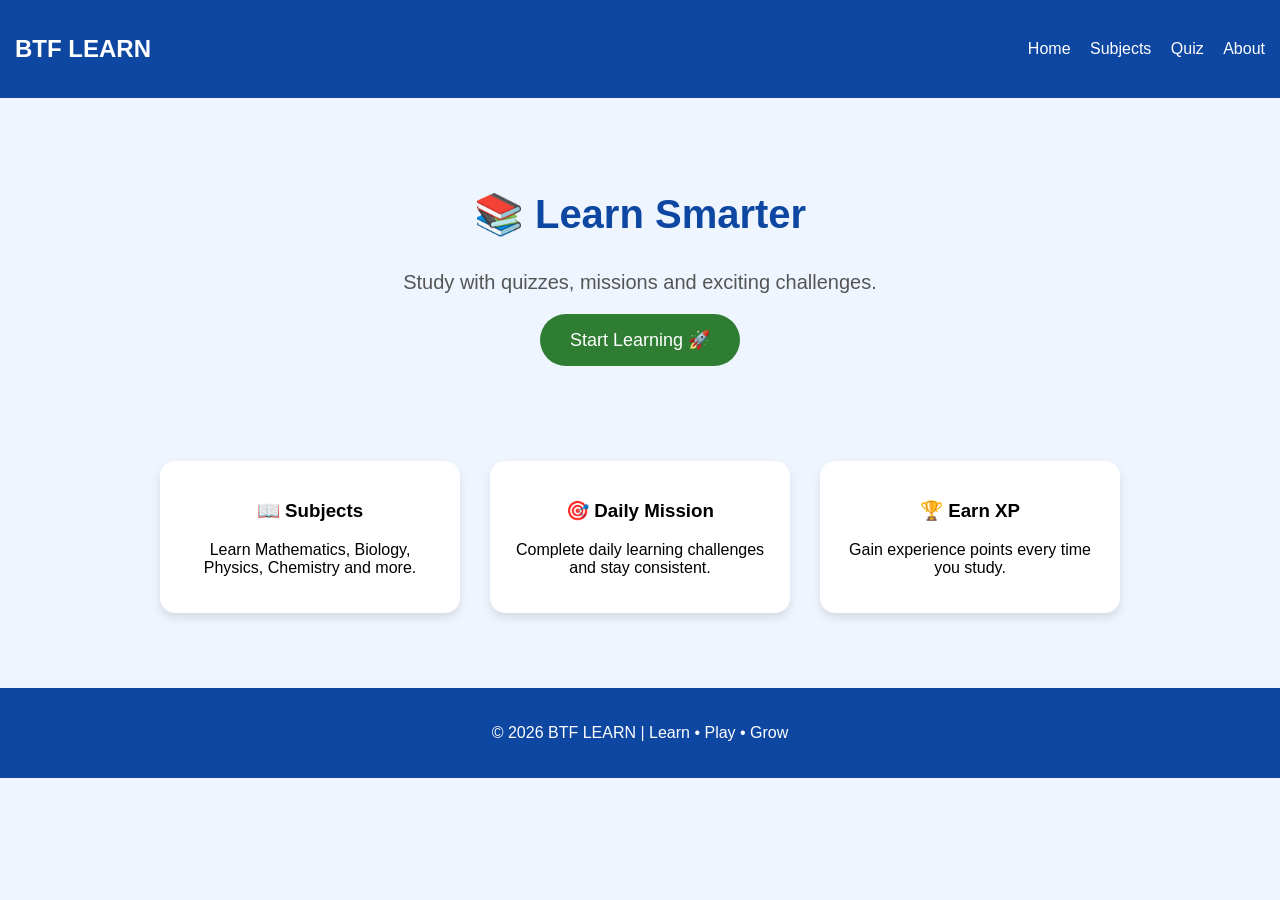
==== index.html @ 3c3f1c9c "Update homepage to v0.2" ====
<!DOCTYPE html>
<html lang="en">
<head>
    <meta charset="UTF-8">
    <meta name="viewport" content="width=device-width, initial-scale=1.0">
    <title>BTF LEARN</title>
    <link rel="stylesheet" href="style.css">
</head>

<body>

<nav>
    <h2>BTF LEARN</h2>

    <div class="menu">
        <a href="#">Home</a>
        <a href="#">Subjects</a>
        <a href="#">Quiz</a>
        <a href="#">About</a>
    </div>
</nav>

<section class="hero">
    <h1>📚 Learn Smarter</h1>
    <p>Study with quizzes, missions and exciting challenges.</p>
    <button>Start Learning 🚀</button>
</section>

<section class="features">
    <div class="card">
        <h3>📖 Subjects</h3>
        <p>Learn Mathematics, Biology, Physics, Chemistry and more.</p>
    </div>

    <div class="card">
        <h3>🎯 Daily Mission</h3>
        <p>Complete daily learning challenges and stay consistent.</p>
    </div>

    <div class="card">
        <h3>🏆 Earn XP</h3>
        <p>Gain experience points every time you study.</p>
    </div>
</section>

<footer>
    <p>© 2026 BTF LEARN | Learn • Play • Grow</p>
</footer>

<script src="script.js"></script>

</body>
</html>
---- style.css ----
body{
margin:0;
font-family:Arial,sans-serif;
background:#eef5ff;
}

nav{
background:#0d47a1;
color:white;
padding:15px;
display:flex;
justify-content:space-between;
align-items:center;
}

.menu a{
color:white;
text-decoration:none;
margin-left:15px;
}

.hero{
text-align:center;
padding:60px 20px;
}

.hero h1{
font-size:40px;
color:#0d47a1;
}

.hero p{
font-size:20px;
color:#555;
}

button{
background:#2e7d32;
color:white;
border:none;
padding:15px 30px;
border-radius:30px;
font-size:18px;
}

.features{
display:flex;
flex-wrap:wrap;
justify-content:center;
padding:20px;
}

.card{
background:white;
width:260px;
margin:15px;
padding:20px;
border-radius:15px;
box-shadow:0 5px 10px rgba(0,0,0,.1);
text-align:center;
}

footer{
background:#0d47a1;
color:white;
text-align:center;
padding:20px;
margin-top:40px;
}
}
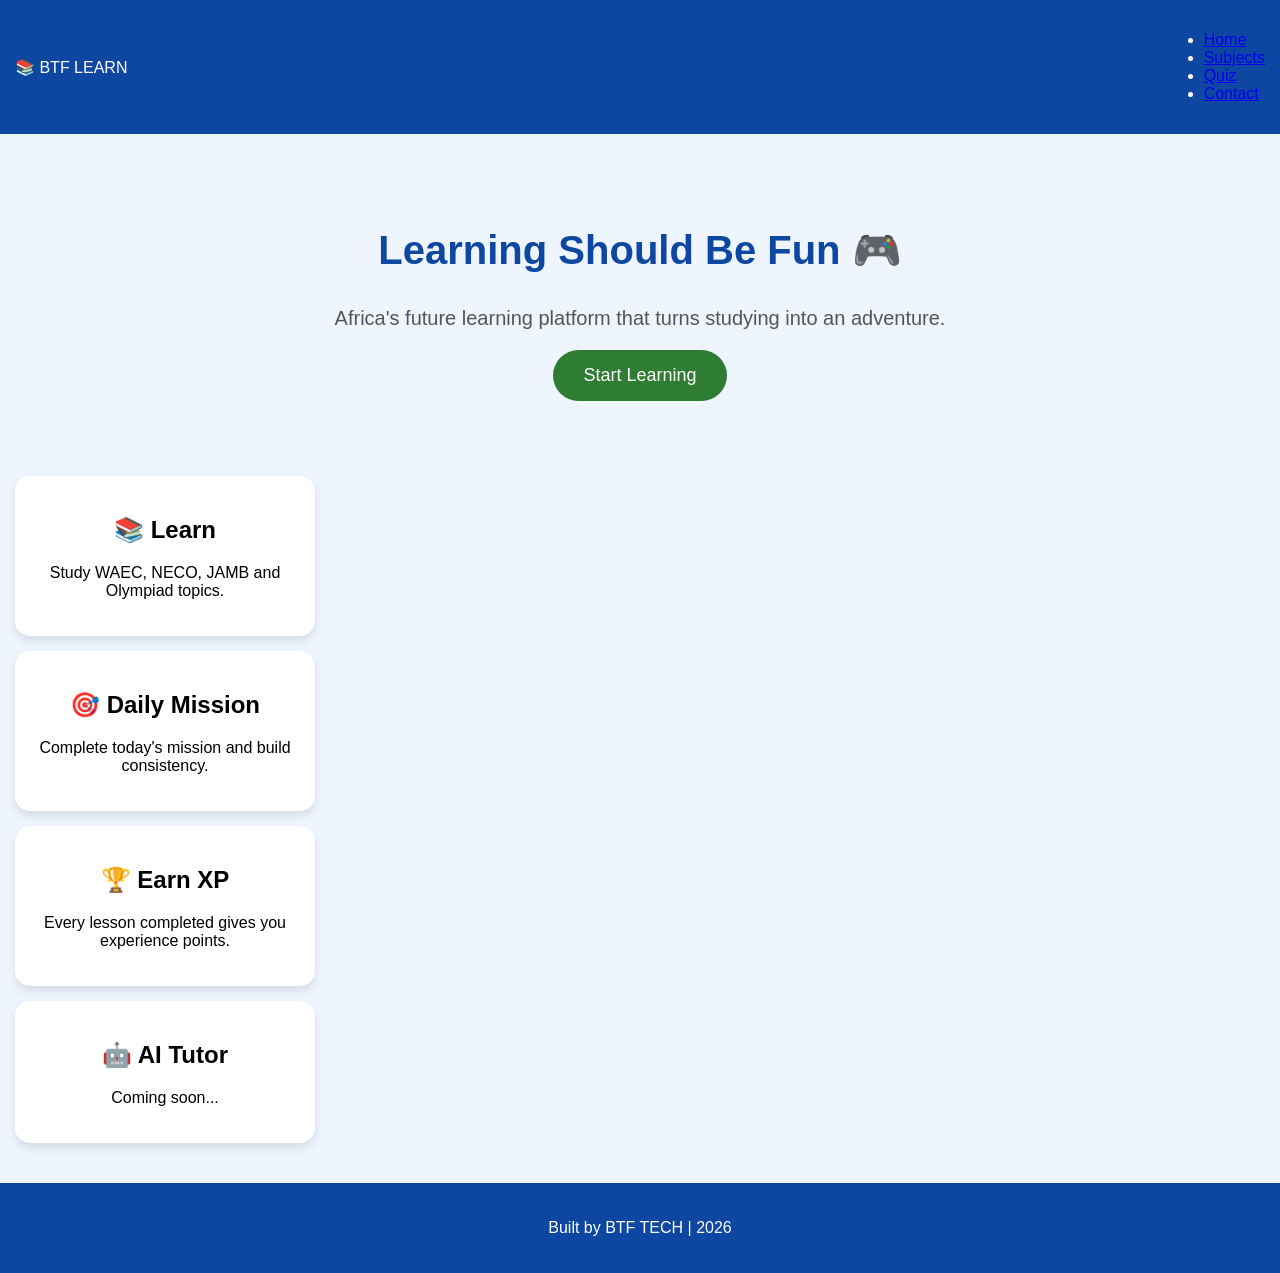
==== commit 78b83a1a: "Update homepage to v0.2" ====
--- a/index.html
+++ b/index.html
@@ -1,50 +1,65 @@
 <!DOCTYPE html>
 <html lang="en">
 <head>
-    <meta charset="UTF-8">
-    <meta name="viewport" content="width=device-width, initial-scale=1.0">
-    <title>BTF LEARN</title>
-    <link rel="stylesheet" href="style.css">
+<meta charset="UTF-8">
+<meta name="viewport" content="width=device-width, initial-scale=1.0">
+<title>BTF LEARN</title>
+<link rel="stylesheet" href="style.css">
 </head>
 
 <body>
 
 <nav>
-    <h2>BTF LEARN</h2>
+<div class="logo">📚 BTF LEARN</div>
 
-    <div class="menu">
-        <a href="#">Home</a>
-        <a href="#">Subjects</a>
-        <a href="#">Quiz</a>
-        <a href="#">About</a>
-    </div>
+<ul>
+<li><a href="#">Home</a></li>
+<li><a href="#">Subjects</a></li>
+<li><a href="#">Quiz</a></li>
+<li><a href="#">Contact</a></li>
+</ul>
 </nav>
 
 <section class="hero">
-    <h1>📚 Learn Smarter</h1>
-    <p>Study with quizzes, missions and exciting challenges.</p>
-    <button>Start Learning 🚀</button>
+
+<h1>Learning Should Be Fun 🎮</h1>
+
+<p>
+Africa's future learning platform that turns studying into an adventure.
+</p>
+
+<button>Start Learning</button>
+
 </section>
 
-<section class="features">
-    <div class="card">
-        <h3>📖 Subjects</h3>
-        <p>Learn Mathematics, Biology, Physics, Chemistry and more.</p>
-    </div>
+<section class="cards">
 
-    <div class="card">
-        <h3>🎯 Daily Mission</h3>
-        <p>Complete daily learning challenges and stay consistent.</p>
-    </div>
+<div class="card">
+<h2>📚 Learn</h2>
+<p>Study WAEC, NECO, JAMB and Olympiad topics.</p>
+</div>
 
-    <div class="card">
-        <h3>🏆 Earn XP</h3>
-        <p>Gain experience points every time you study.</p>
-    </div>
+<div class="card">
+<h2>🎯 Daily Mission</h2>
+<p>Complete today's mission and build consistency.</p>
+</div>
+
+<div class="card">
+<h2>🏆 Earn XP</h2>
+<p>Every lesson completed gives you experience points.</p>
+</div>
+
+<div class="card">
+<h2>🤖 AI Tutor</h2>
+<p>Coming soon...</p>
+</div>
+
 </section>
 
 <footer>
-    <p>© 2026 BTF LEARN | Learn • Play • Grow</p>
+
+<p>Built by BTF TECH | 2026</p>
+
 </footer>
 
 <script src="script.js"></script>
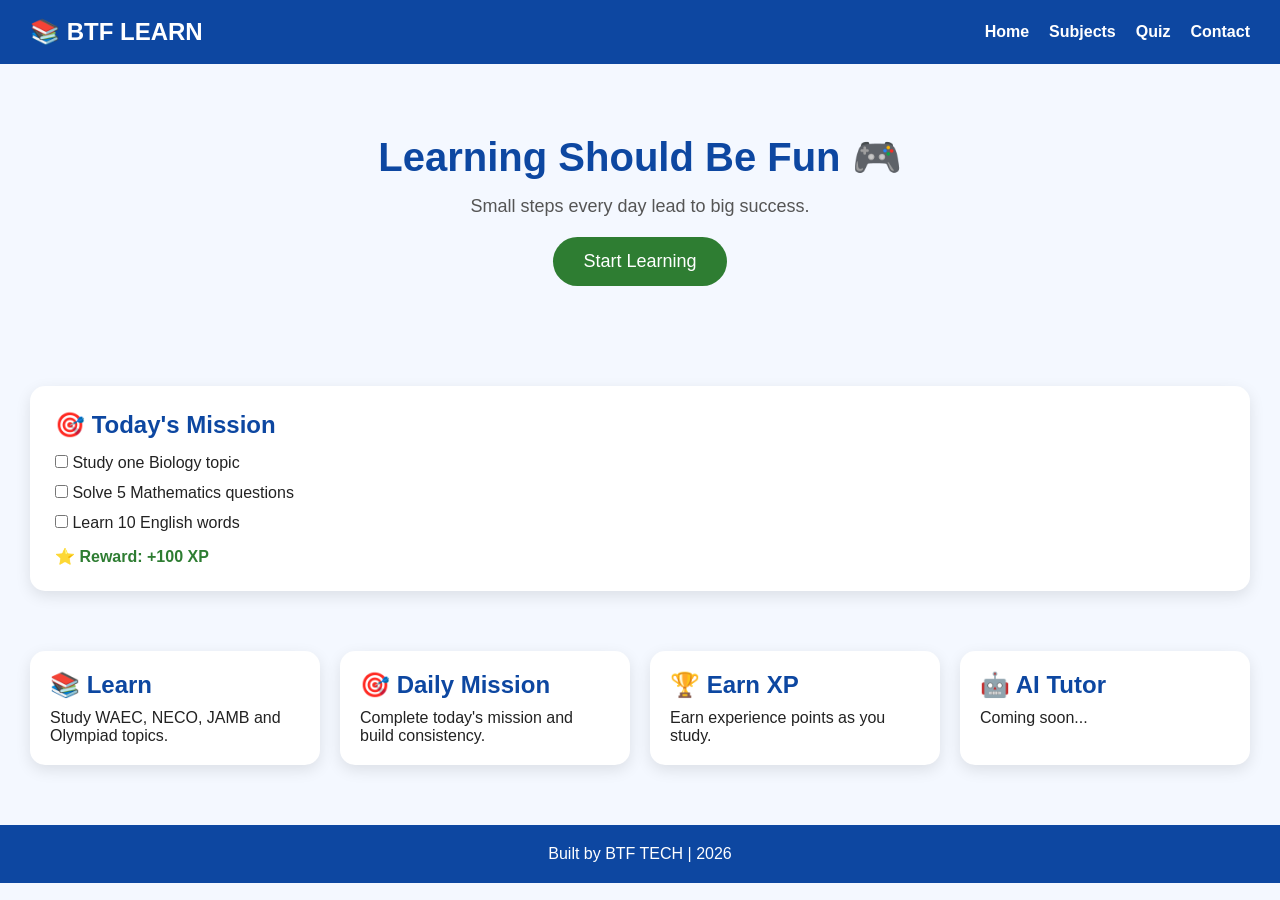
==== commit fc6409ca: "Rename Index.html to index.html" ====
--- a/index.html
+++ b/index.html
@@ -21,15 +21,25 @@
 </nav>
 
 <section class="hero">
-
 <h1>Learning Should Be Fun 🎮</h1>
 
-<p>
-Africa's future learning platform that turns studying into an adventure.
+<p id="quote">
+Small steps every day lead to big success.
 </p>
 
-<button>Start Learning</button>
+<button onclick="startLearning()">Start Learning</button>
+</section>
 
+<section class="mission">
+<h2>🎯 Today's Mission</h2>
+
+<label><input type="checkbox"> Study one Biology topic</label>
+
+<label><input type="checkbox"> Solve 5 Mathematics questions</label>
+
+<label><input type="checkbox"> Learn 10 English words</label>
+
+<p class="reward">⭐ Reward: +100 XP</p>
 </section>
 
 <section class="cards">
@@ -46,7 +56,7 @@
 
 <div class="card">
 <h2>🏆 Earn XP</h2>
-<p>Every lesson completed gives you experience points.</p>
+<p>Earn experience points as you study.</p>
 </div>
 
 <div class="card">
@@ -57,16 +67,10 @@
 </section>
 
 <footer>
-
 <p>Built by BTF TECH | 2026</p>
-
 </footer>
 
 <script src="script.js"></script>
 
 </body>
 </html>
-
-
-
-
--- a/style.css
+++ b/style.css
@@ -1,63 +1,114 @@
+*{
+margin:0;
+padding:0;
+box-sizing:border-box;
+font-family:Arial,sans-serif;
+}
+
 body{
-margin:0;
-font-family:Arial,sans-serif;
-background:#eef5ff;
+background:#f4f8ff;
+color:#222;
 }
 
 nav{
 background:#0d47a1;
-color:white;
-padding:15px;
 display:flex;
 justify-content:space-between;
 align-items:center;
+padding:18px 30px;
+flex-wrap:wrap;
 }
 
-.menu a{
+.logo{
+color:white;
+font-size:24px;
+font-weight:bold;
+}
+
+nav ul{
+display:flex;
+list-style:none;
+gap:20px;
+}
+
+nav ul li a{
 color:white;
 text-decoration:none;
-margin-left:15px;
+font-weight:bold;
 }
 
 .hero{
 text-align:center;
-padding:60px 20px;
+padding:70px 20px;
 }
 
 .hero h1{
 font-size:40px;
 color:#0d47a1;
+margin-bottom:15px;
 }
 
 .hero p{
-font-size:20px;
+font-size:18px;
 color:#555;
+margin-bottom:20px;
 }
 
 button{
 background:#2e7d32;
 color:white;
+padding:14px 30px;
 border:none;
-padding:15px 30px;
 border-radius:30px;
 font-size:18px;
+cursor:pointer;
 }
 
-.features{
-display:flex;
-flex-wrap:wrap;
-justify-content:center;
-padding:20px;
+button:hover{
+background:#1b5e20;
+}
+
+.mission{
+background:white;
+margin:30px;
+padding:25px;
+border-radius:15px;
+box-shadow:0 5px 15px rgba(0,0,0,.1);
+}
+
+.mission h2{
+color:#0d47a1;
+margin-bottom:15px;
+}
+
+.mission label{
+display:block;
+margin:12px 0;
+}
+
+.reward{
+margin-top:15px;
+font-weight:bold;
+color:#2e7d32;
+}
+
+.cards{
+display:grid;
+grid-template-columns:repeat(auto-fit,minmax(220px,1fr));
+gap:20px;
+padding:30px;
 }
 
 .card{
 background:white;
-width:260px;
-margin:15px;
 padding:20px;
 border-radius:15px;
-box-shadow:0 5px 10px rgba(0,0,0,.1);
-text-align:center;
+box-shadow:0 5px 15px rgba(0,0,0,.1);
+}
+
+.card h2{
+color:#0d47a1;
+margin-bottom:10px;
 }
 
 footer{
@@ -65,6 +116,5 @@
 color:white;
 text-align:center;
 padding:20px;
-margin-top:40px;
+margin-top:30px;
 }
-}
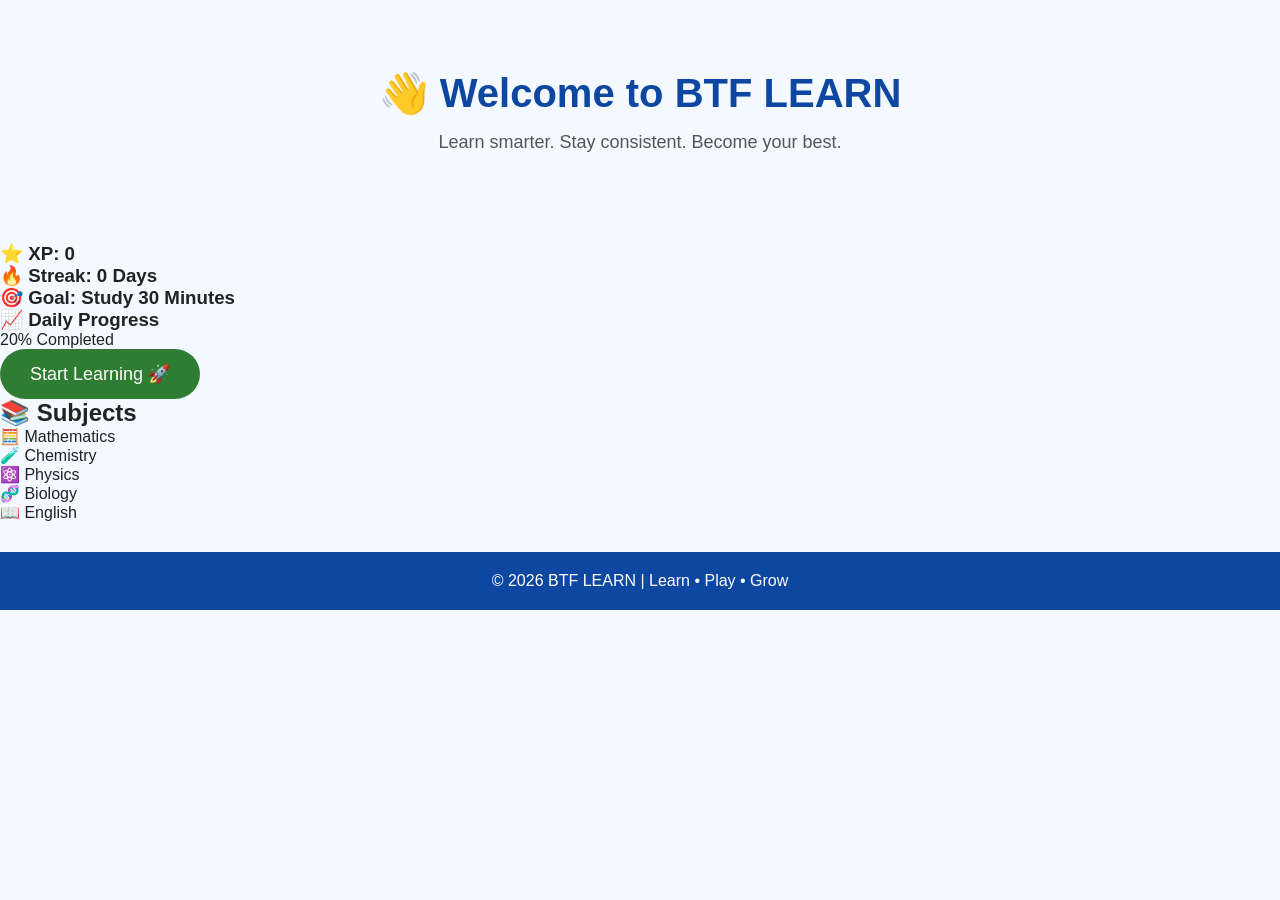
==== commit 5daa9130: "Update index.html" ====
--- a/index.html
+++ b/index.html
@@ -1,73 +1,57 @@
 <!DOCTYPE html>
 <html lang="en">
 <head>
-<meta charset="UTF-8">
-<meta name="viewport" content="width=device-width, initial-scale=1.0">
-<title>BTF LEARN</title>
-<link rel="stylesheet" href="style.css">
+    <meta charset="UTF-8">
+    <meta name="viewport" content="width=device-width, initial-scale=1.0">
+    <title>BTF LEARN</title>
+    <link rel="stylesheet" href="style.css">
 </head>
 
 <body>
 
-<nav>
-<div class="logo">📚 BTF LEARN</div>
-
-<ul>
-<li><a href="#">Home</a></li>
-<li><a href="#">Subjects</a></li>
-<li><a href="#">Quiz</a></li>
-<li><a href="#">Contact</a></li>
-</ul>
-</nav>
-
 <section class="hero">
-<h1>Learning Should Be Fun 🎮</h1>
-
-<p id="quote">
-Small steps every day lead to big success.
-</p>
-
-<button onclick="startLearning()">Start Learning</button>
+    <h1>👋 Welcome to BTF LEARN</h1>
+    <p>Learn smarter. Stay consistent. Become your best.</p>
 </section>
 
-<section class="mission">
-<h2>🎯 Today's Mission</h2>
+<div class="dashboard">
 
-<label><input type="checkbox"> Study one Biology topic</label>
+    <h3>⭐ XP: <span id="xp">0</span></h3>
 
-<label><input type="checkbox"> Solve 5 Mathematics questions</label>
+    <h3>🔥 Streak: 0 Days</h3>
 
-<label><input type="checkbox"> Learn 10 English words</label>
+    <h3>🎯 Goal: Study 30 Minutes</h3>
 
-<p class="reward">⭐ Reward: +100 XP</p>
-</section>
+    <h3>📈 Daily Progress</h3>
 
-<section class="cards">
+    <div class="progress">
+        <div class="progress-fill"></div>
+    </div>
 
-<div class="card">
-<h2>📚 Learn</h2>
-<p>Study WAEC, NECO, JAMB and Olympiad topics.</p>
+    <p>20% Completed</p>
+
+    <button onclick="startLearning()">Start Learning 🚀</button>
+
 </div>
 
-<div class="card">
-<h2>🎯 Daily Mission</h2>
-<p>Complete today's mission and build consistency.</p>
-</div>
+<section class="subjects">
 
-<div class="card">
-<h2>🏆 Earn XP</h2>
-<p>Earn experience points as you study.</p>
-</div>
+<h2>📚 Subjects</h2>
 
-<div class="card">
-<h2>🤖 AI Tutor</h2>
-<p>Coming soon...</p>
-</div>
+<div class="subject-card">🧮 Mathematics</div>
+
+<div class="subject-card">🧪 Chemistry</div>
+
+<div class="subject-card">⚛️ Physics</div>
+
+<div class="subject-card">🧬 Biology</div>
+
+<div class="subject-card">📖 English</div>
 
 </section>
 
 <footer>
-<p>Built by BTF TECH | 2026</p>
+    <p>© 2026 BTF LEARN | Learn • Play • Grow</p>
 </footer>
 
 <script src="script.js"></script>
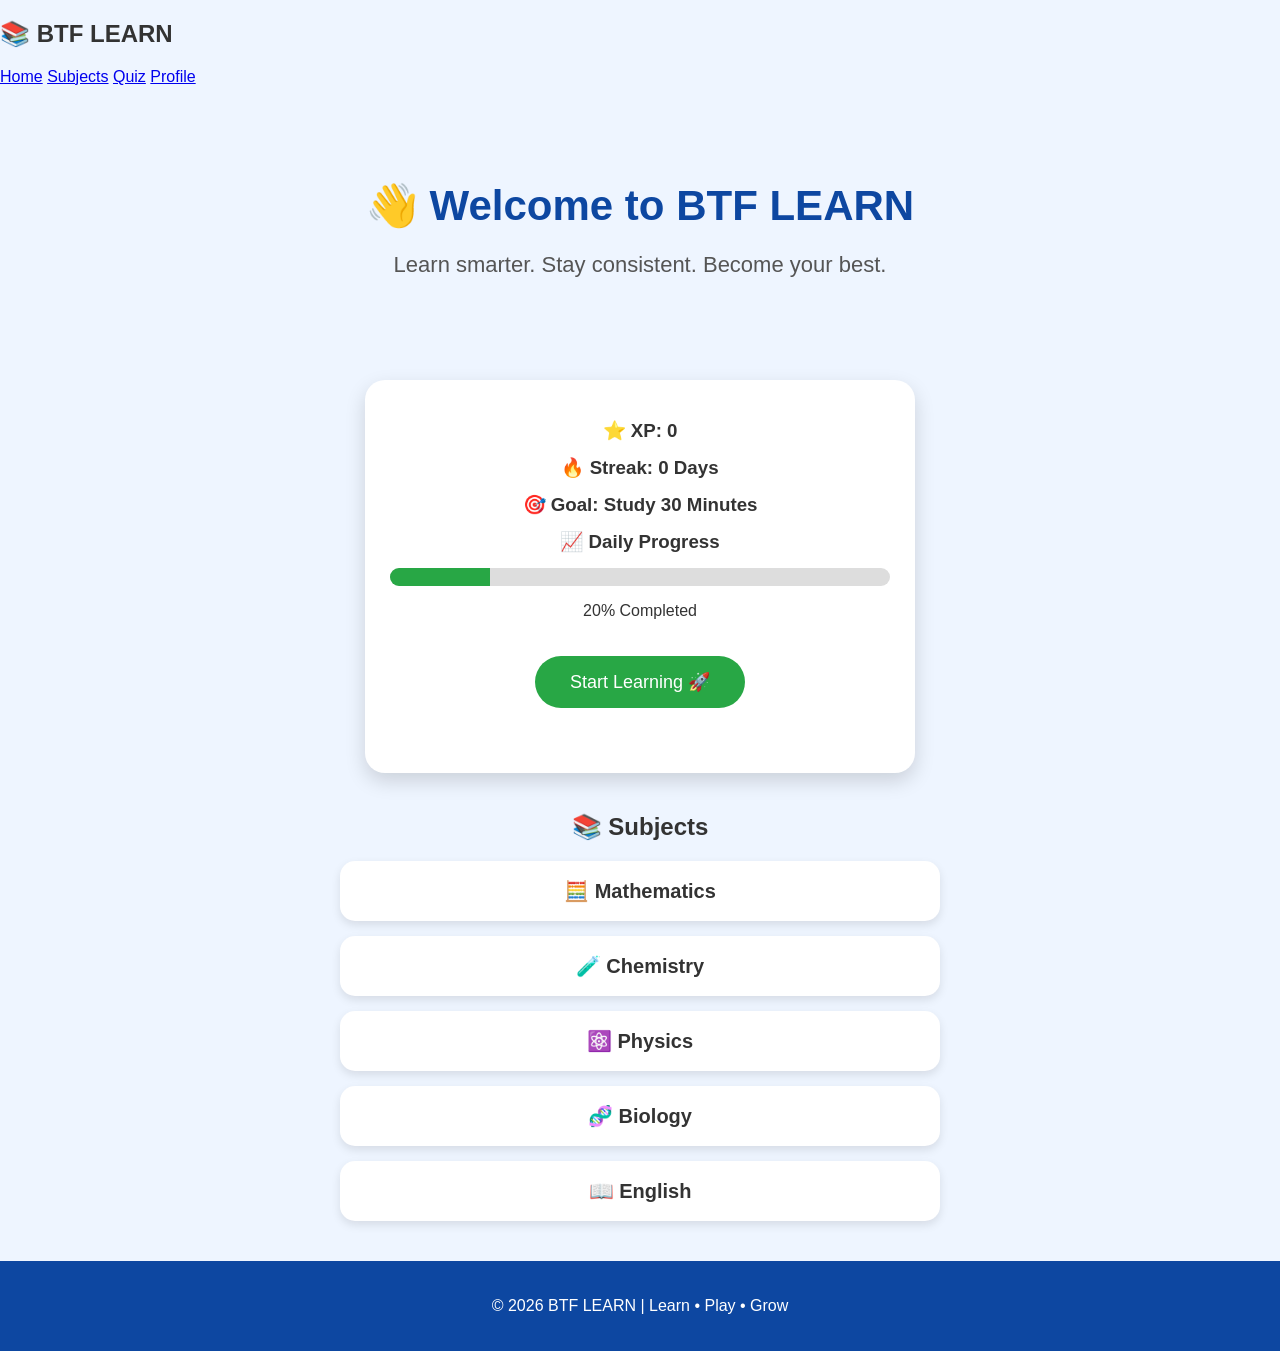
==== commit 45d7477c: "Update index.html" ====
--- a/index.html
+++ b/index.html
@@ -8,6 +8,16 @@
 </head>
 
 <body>
+  <nav class="navbar">
+    <h2>📚 BTF LEARN</h2>
+
+    <div class="menu">
+        <a href="#">Home</a>
+        <a href="#">Subjects</a>
+        <a href="#">Quiz</a>
+        <a href="#">Profile</a>
+    </div>
+</nav>
 
 <section class="hero">
     <h1>👋 Welcome to BTF LEARN</h1>
@@ -31,6 +41,8 @@
     <p>20% Completed</p>
 
     <button onclick="startLearning()">Start Learning 🚀</button>
+    <section class="subjects">
+
 
 </div>
 
--- a/style.css
+++ b/style.css
@@ -1,120 +1,97 @@
-*{
-margin:0;
-padding:0;
-box-sizing:border-box;
-font-family:Arial,sans-serif;
-}
-
 body{
-background:#f4f8ff;
-color:#222;
-}
-
-nav{
-background:#0d47a1;
-display:flex;
-justify-content:space-between;
-align-items:center;
-padding:18px 30px;
-flex-wrap:wrap;
-}
-
-.logo{
-color:white;
-font-size:24px;
-font-weight:bold;
-}
-
-nav ul{
-display:flex;
-list-style:none;
-gap:20px;
-}
-
-nav ul li a{
-color:white;
-text-decoration:none;
-font-weight:bold;
+    margin:0;
+    font-family:Arial,sans-serif;
+    background:#eef5ff;
+    color:#333;
 }
 
 .hero{
-text-align:center;
-padding:70px 20px;
+    text-align:center;
+    padding:60px 20px;
 }
 
 .hero h1{
-font-size:40px;
-color:#0d47a1;
-margin-bottom:15px;
+    font-size:42px;
+    color:#0d47a1;
+    margin-bottom:15px;
 }
 
 .hero p{
-font-size:18px;
-color:#555;
-margin-bottom:20px;
+    font-size:22px;
+    color:#555;
+}
+
+.dashboard{
+    width:85%;
+    max-width:500px;
+    margin:20px auto;
+    background:white;
+    padding:25px;
+    border-radius:20px;
+    box-shadow:0 8px 20px rgba(0,0,0,0.15);
+    text-align:center;
+}
+
+.dashboard h3{
+    margin:15px 0;
+}
+
+.progress{
+    width:100%;
+    height:18px;
+    background:#ddd;
+    border-radius:20px;
+    overflow:hidden;
+    margin:15px 0;
+}
+
+.progress-fill{
+    width:20%;
+    height:100%;
+    background:#28a745;
 }
 
 button{
-background:#2e7d32;
-color:white;
-padding:14px 30px;
-border:none;
-border-radius:30px;
-font-size:18px;
-cursor:pointer;
+    margin-top:20px;
+    background:#28a745;
+    color:white;
+    border:none;
+    padding:15px 35px;
+    font-size:18px;
+    border-radius:40px;
+    cursor:pointer;
 }
 
 button:hover{
-background:#1b5e20;
+    background:#1f8c38;
 }
 
-.mission{
-background:white;
-margin:30px;
-padding:25px;
-border-radius:15px;
-box-shadow:0 5px 15px rgba(0,0,0,.1);
+.subjects{
+    width:90%;
+    max-width:600px;
+    margin:40px auto;
+    text-align:center;
 }
 
-.mission h2{
-color:#0d47a1;
-margin-bottom:15px;
+.subject-card{
+    background:white;
+    padding:18px;
+    margin:15px 0;
+    border-radius:15px;
+    box-shadow:0 4px 10px rgba(0,0,0,0.1);
+    font-size:20px;
+    font-weight:bold;
+    transition:0.3s;
 }
 
-.mission label{
-display:block;
-margin:12px 0;
-}
-
-.reward{
-margin-top:15px;
-font-weight:bold;
-color:#2e7d32;
-}
-
-.cards{
-display:grid;
-grid-template-columns:repeat(auto-fit,minmax(220px,1fr));
-gap:20px;
-padding:30px;
-}
-
-.card{
-background:white;
-padding:20px;
-border-radius:15px;
-box-shadow:0 5px 15px rgba(0,0,0,.1);
-}
-
-.card h2{
-color:#0d47a1;
-margin-bottom:10px;
+.subject-card:hover{
+    transform:scale(1.03);
 }
 
 footer{
-background:#0d47a1;
-color:white;
-text-align:center;
-padding:20px;
-margin-top:30px;
+    margin-top:40px;
+    padding:20px;
+    text-align:center;
+    background:#0d47a1;
+    color:white;
 }
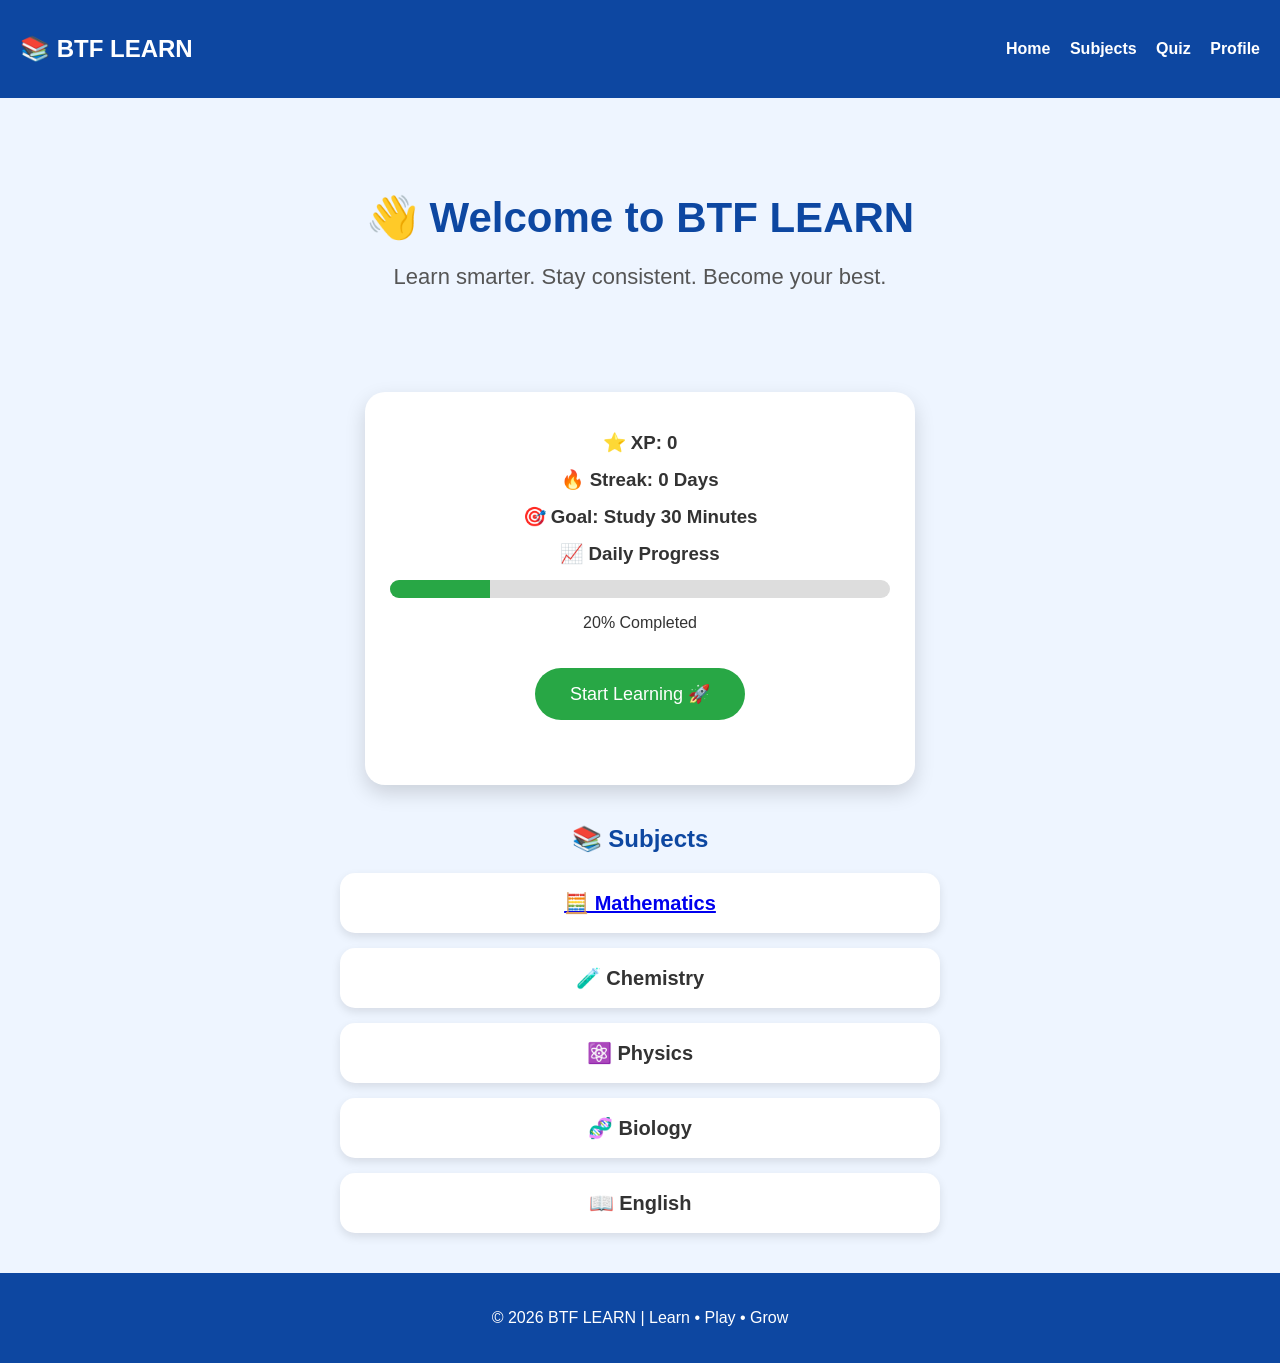
==== commit c82efa59: "Update index.html" ====
--- a/index.html
+++ b/index.html
@@ -49,8 +49,9 @@
 <section class="subjects">
 
 <h2>📚 Subjects</h2>
-
-<div class="subject-card">🧮 Mathematics</div>
+<a href="mathematics.html" class="subject-link">
+    <div class="subject-card">🧮 Mathematics</div>
+</a>
 
 <div class="subject-card">🧪 Chemistry</div>
 
--- a/style.css
+++ b/style.css
@@ -95,3 +95,52 @@
     background:#0d47a1;
     color:white;
 }
+/* Navigation */
+
+.navbar{
+    background:#0d47a1;
+    color:white;
+    padding:15px 20px;
+
+    display:flex;
+    justify-content:space-between;
+    align-items:center;
+
+    position:sticky;
+    top:0;
+}
+
+.menu a{
+    color:white;
+    text-decoration:none;
+    margin-left:15px;
+    font-weight:bold;
+}
+
+/* Subjects */
+
+.subjects{
+    margin:40px auto;
+    width:90%;
+}
+
+.subjects h2{
+    text-align:center;
+    color:#0d47a1;
+    margin-bottom:20px;
+}
+
+.card{
+    background:white;
+    padding:20px;
+    margin:15px 0;
+    border-radius:15px;
+    font-size:22px;
+    font-weight:bold;
+    box-shadow:0 5px 15px rgba(0,0,0,.1);
+    transition:.3s;
+}
+
+.card:hover{
+    transform:translateY(-5px);
+}
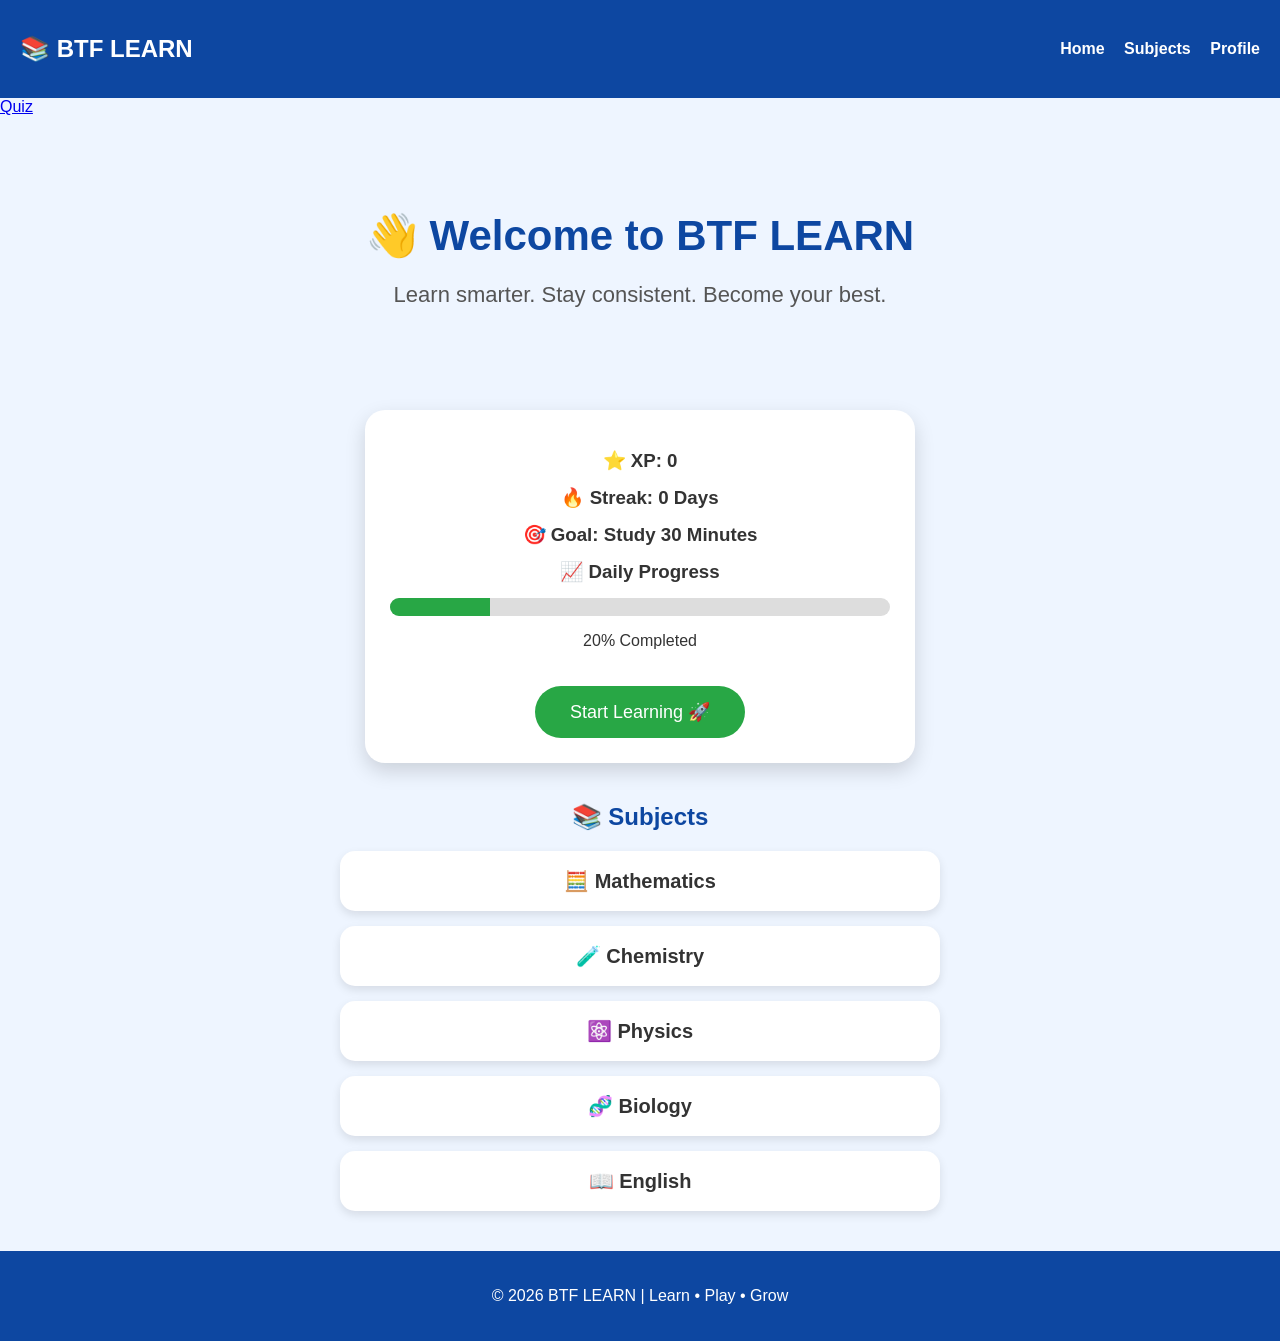
==== commit 11100f68: "Update index.html" ====
--- a/index.html
+++ b/index.html
@@ -12,13 +12,13 @@
     <h2>📚 BTF LEARN</h2>
 
     <div class="menu">
-        <a href="#">Home</a>
-        <a href="#">Subjects</a>
-        <a href="#">Quiz</a>
-        <a href="#">Profile</a>
+        <a href="index.html">Home</a>
+<a href="#subjects">Subjects</a>
+
+<a href="#">Profile</a>
     </div>
 </nav>
-
+<a href="quiz.html">Quiz</a>
 <section class="hero">
     <h1>👋 Welcome to BTF LEARN</h1>
     <p>Learn smarter. Stay consistent. Become your best.</p>
@@ -41,7 +41,6 @@
     <p>20% Completed</p>
 
     <button onclick="startLearning()">Start Learning 🚀</button>
-    <section class="subjects">
 
 
 </div>
--- a/style.css
+++ b/style.css
@@ -144,3 +144,13 @@
 .card:hover{
     transform:translateY(-5px);
 }
+.subject-link{
+    text-decoration:none;
+    color:inherit;
+    display:block;
+}
+.subject-link{
+text-decoration:none;
+color:inherit;
+display:block;
+    }
